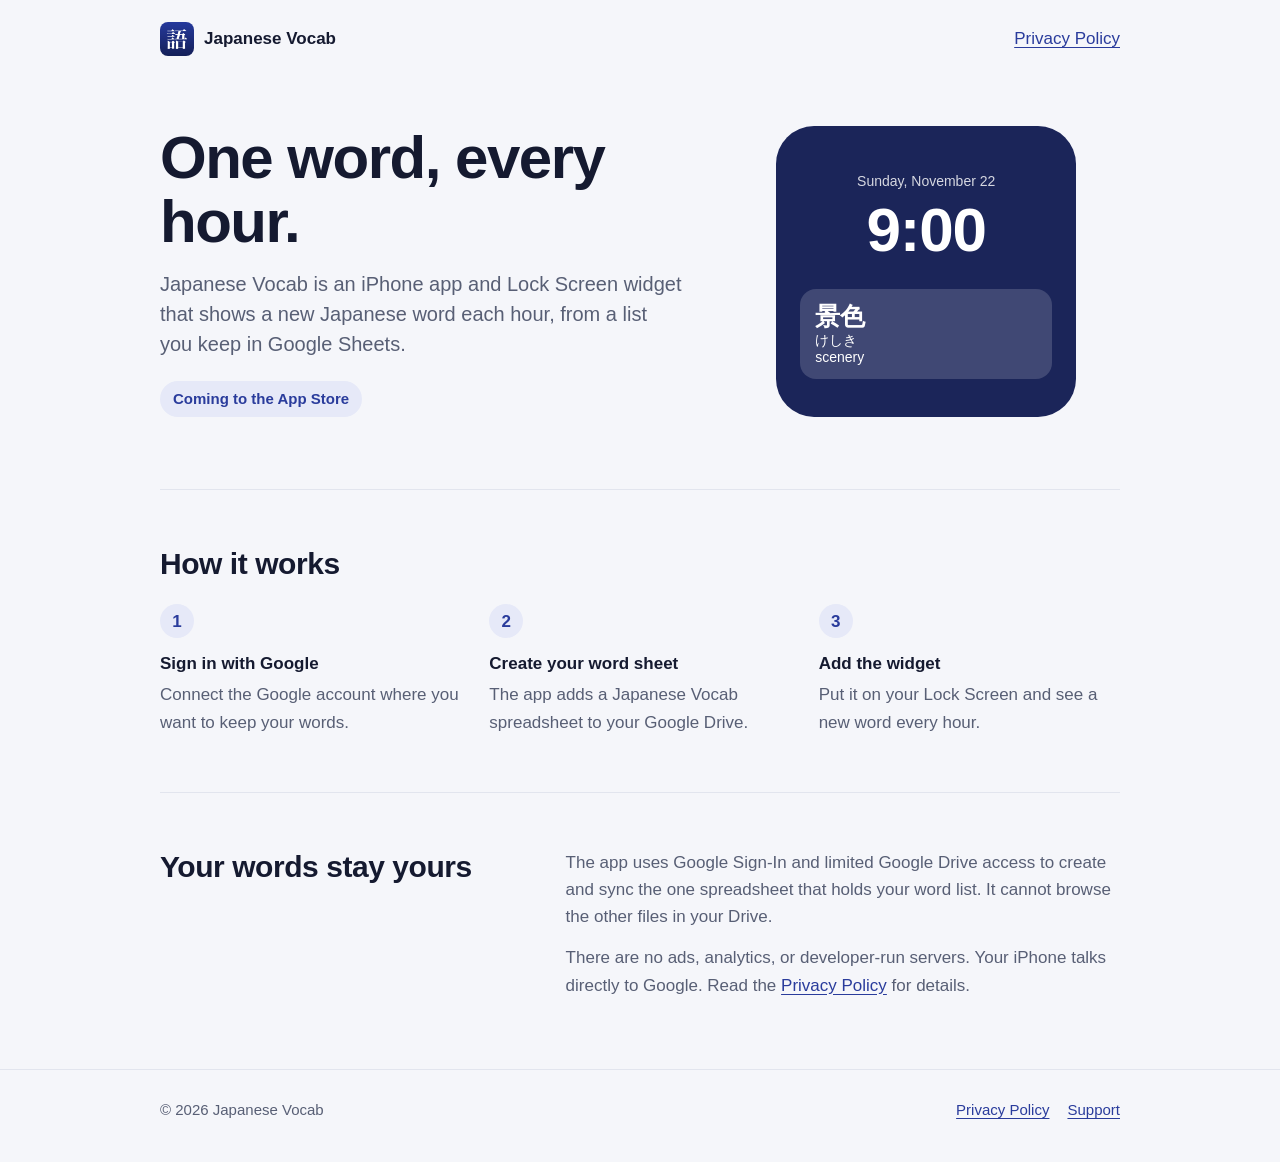
==== index.html @ 2d0d0987 "Add Japanese Vocab home page and privacy policy Co-Authored-By: Claude Opus 5.5 <noreply@anthropic.c" ====
<!doctype html>
<html lang="en">
<head>
  <meta charset="utf-8">
  <meta name="viewport" content="width=device-width, initial-scale=1">
  <title>Japanese Vocab</title>
  <meta name="description" content="An iPhone app and Lock Screen widget that shows a new Japanese word every hour from a list you keep in Google Sheets.">
  <link rel="icon" href="icon.png">
  <link rel="apple-touch-icon" href="icon.png">
  <link rel="stylesheet" href="style.css">
</head>
<body>
  <header>
    <div class="wrap bar">
      <a class="brand" href="index.html"><img src="icon.png" alt="">Japanese Vocab</a>
      <a href="privacy.html">Privacy Policy</a>
    </div>
  </header>

  <main class="wrap">
    <div class="hero">
      <div>
        <h1>One word, every hour.</h1>
        <p class="lead">Japanese Vocab is an iPhone app and Lock Screen widget that shows a new Japanese word each hour, from a list you keep in Google Sheets.</p>
        <span class="status">Coming to the App Store</span>
      </div>
      <div class="phone" role="img" aria-label="An iPhone Lock Screen showing the word 景色, read けしき, meaning scenery">
        <div class="date">Sunday, November 22</div>
        <div class="time">9:00</div>
        <div class="widget"><strong>景色</strong><span>けしき</span><span>scenery</span></div>
      </div>
    </div>

    <section>
      <h2>How it works</h2>
      <ol class="steps">
        <li><div class="num">1</div><b>Sign in with Google</b><p>Connect the Google account where you want to keep your words.</p></li>
        <li><div class="num">2</div><b>Create your word sheet</b><p>The app adds a Japanese Vocab spreadsheet to your Google Drive.</p></li>
        <li><div class="num">3</div><b>Add the widget</b><p>Put it on your Lock Screen and see a new word every hour.</p></li>
      </ol>
    </section>

    <section class="split">
      <h2>Your words stay yours</h2>
      <div>
        <p>The app uses Google Sign-In and limited Google Drive access to create and sync the one spreadsheet that holds your word list. It cannot browse the other files in your Drive.</p>
        <p>There are no ads, analytics, or developer-run servers. Your iPhone talks directly to Google. Read the <a href="privacy.html">Privacy Policy</a> for details.</p>
      </div>
    </section>
  </main>

  <footer>
    <div class="wrap foot">
      <span>© 2026 Japanese Vocab</span>
      <nav>
        <a href="privacy.html">Privacy Policy</a>
        <a href="mailto:japanesevocab.app@gmail.com">Support</a>
      </nav>
    </div>
  </footer>
</body>
</html>
---- style.css ----
:root {
  color-scheme: light dark;
  --ground: #f5f6fa;
  --surface: #ffffff;
  --ink: #151a30;
  --muted: #585f75;
  --line: #e2e5ee;
  --accent: #2a3c9c;
  --tint: #e6e9f8;
  --tint-text: #2a3c9c;
  --night: #1b2559;
}

@media (prefers-color-scheme: dark) {
  :root {
    --ground: #0f1222;
    --surface: #1b2035;
    --ink: #f2f4fb;
    --muted: #a8afc6;
    --line: #2b3150;
    --accent: #9daeff;
    --tint: #27316f;
    --tint-text: #d5daf2;
    --night: #27316f;
  }
}

* { box-sizing: border-box; }

body {
  margin: 0;
  background: var(--ground);
  color: var(--ink);
  font-family: -apple-system, BlinkMacSystemFont, "Segoe UI", Roboto, "Hiragino Sans", "Noto Sans JP", sans-serif;
  font-size: 17px;
  line-height: 1.6;
}

a { color: var(--accent); text-underline-offset: 3px; }

.wrap { width: min(100% - 40px, 960px); margin-inline: auto; }
.narrow { width: min(100% - 40px, 720px); margin-inline: auto; }

header { padding: 22px 0; }
.bar { display: flex; align-items: center; justify-content: space-between; gap: 16px; }
.brand { display: inline-flex; align-items: center; gap: 10px; color: inherit; font-weight: 700; text-decoration: none; }
.brand img { width: 34px; height: 34px; border-radius: 8px; }

.hero {
  display: grid;
  grid-template-columns: 1.15fr 0.85fr;
  gap: 48px;
  align-items: center;
  padding: 48px 0 72px;
}
h1 { margin: 0 0 16px; font-size: clamp(38px, 7vw, 60px); line-height: 1.06; letter-spacing: -0.025em; }
.lead { margin: 0 0 22px; max-width: 34em; color: var(--muted); font-size: 20px; line-height: 1.5; }
.status {
  display: inline-block;
  padding: 6px 13px;
  border-radius: 999px;
  background: var(--tint);
  color: var(--tint-text);
  font-size: 15px;
  font-weight: 600;
}

.phone {
  width: min(100%, 300px);
  margin-inline: auto;
  padding: 44px 24px 38px;
  border-radius: 38px;
  background: var(--night);
  color: #fff;
  text-align: center;
}
.time { font-size: 62px; font-weight: 650; line-height: 1; letter-spacing: -0.02em; }
.date { margin-bottom: 6px; font-size: 14px; opacity: 0.82; }
.widget {
  margin-top: 28px;
  padding: 12px 15px;
  border-radius: 16px;
  background: rgb(255 255 255 / 0.16);
  text-align: left;
  line-height: 1.25;
}
.widget strong { display: block; font-family: "Hiragino Mincho ProN", "Noto Serif JP", serif; font-size: 25px; }
.widget span { display: block; font-size: 14px; }

section { padding: 56px 0; border-top: 1px solid var(--line); }
h2 { margin: 0 0 22px; font-size: 30px; line-height: 1.2; letter-spacing: -0.015em; }
.steps { display: grid; grid-template-columns: repeat(3, 1fr); gap: 28px; margin: 0; padding: 0; list-style: none; }
.steps b { display: block; margin-bottom: 4px; }
.steps p { margin: 0; color: var(--muted); }
.num {
  display: grid;
  place-items: center;
  width: 34px;
  height: 34px;
  margin-bottom: 12px;
  border-radius: 50%;
  background: var(--tint);
  color: var(--tint-text);
  font-weight: 700;
}
.split { display: grid; grid-template-columns: 0.8fr 1.2fr; gap: 36px; }
.split p { margin: 0 0 14px; color: var(--muted); }

.policy { padding: 32px 0 64px; }
.policy h1 { font-size: clamp(34px, 6vw, 46px); margin-bottom: 8px; }
.updated { margin: 0 0 28px; color: var(--muted); }
.policy h2 { margin: 38px 0 10px; font-size: 23px; }
.policy p, .policy li { color: var(--muted); }
.policy strong { color: var(--ink); }
.policy ul { padding-left: 22px; }
.policy li { margin-bottom: 7px; }
.summary { margin-bottom: 8px; padding: 18px 20px; border-radius: 16px; background: var(--surface); }
.summary p { margin: 0; color: var(--ink); }

footer { padding: 28px 0 40px; border-top: 1px solid var(--line); color: var(--muted); font-size: 15px; }
.foot { display: flex; flex-wrap: wrap; justify-content: space-between; gap: 8px 20px; }
.foot nav { display: flex; flex-wrap: wrap; gap: 18px; }

@media (max-width: 720px) {
  .hero { grid-template-columns: 1fr; gap: 36px; padding: 24px 0 52px; }
  .lead { font-size: 18px; }
  .steps, .split { grid-template-columns: 1fr; }
  .split { gap: 4px; }
  section { padding: 42px 0; }
}
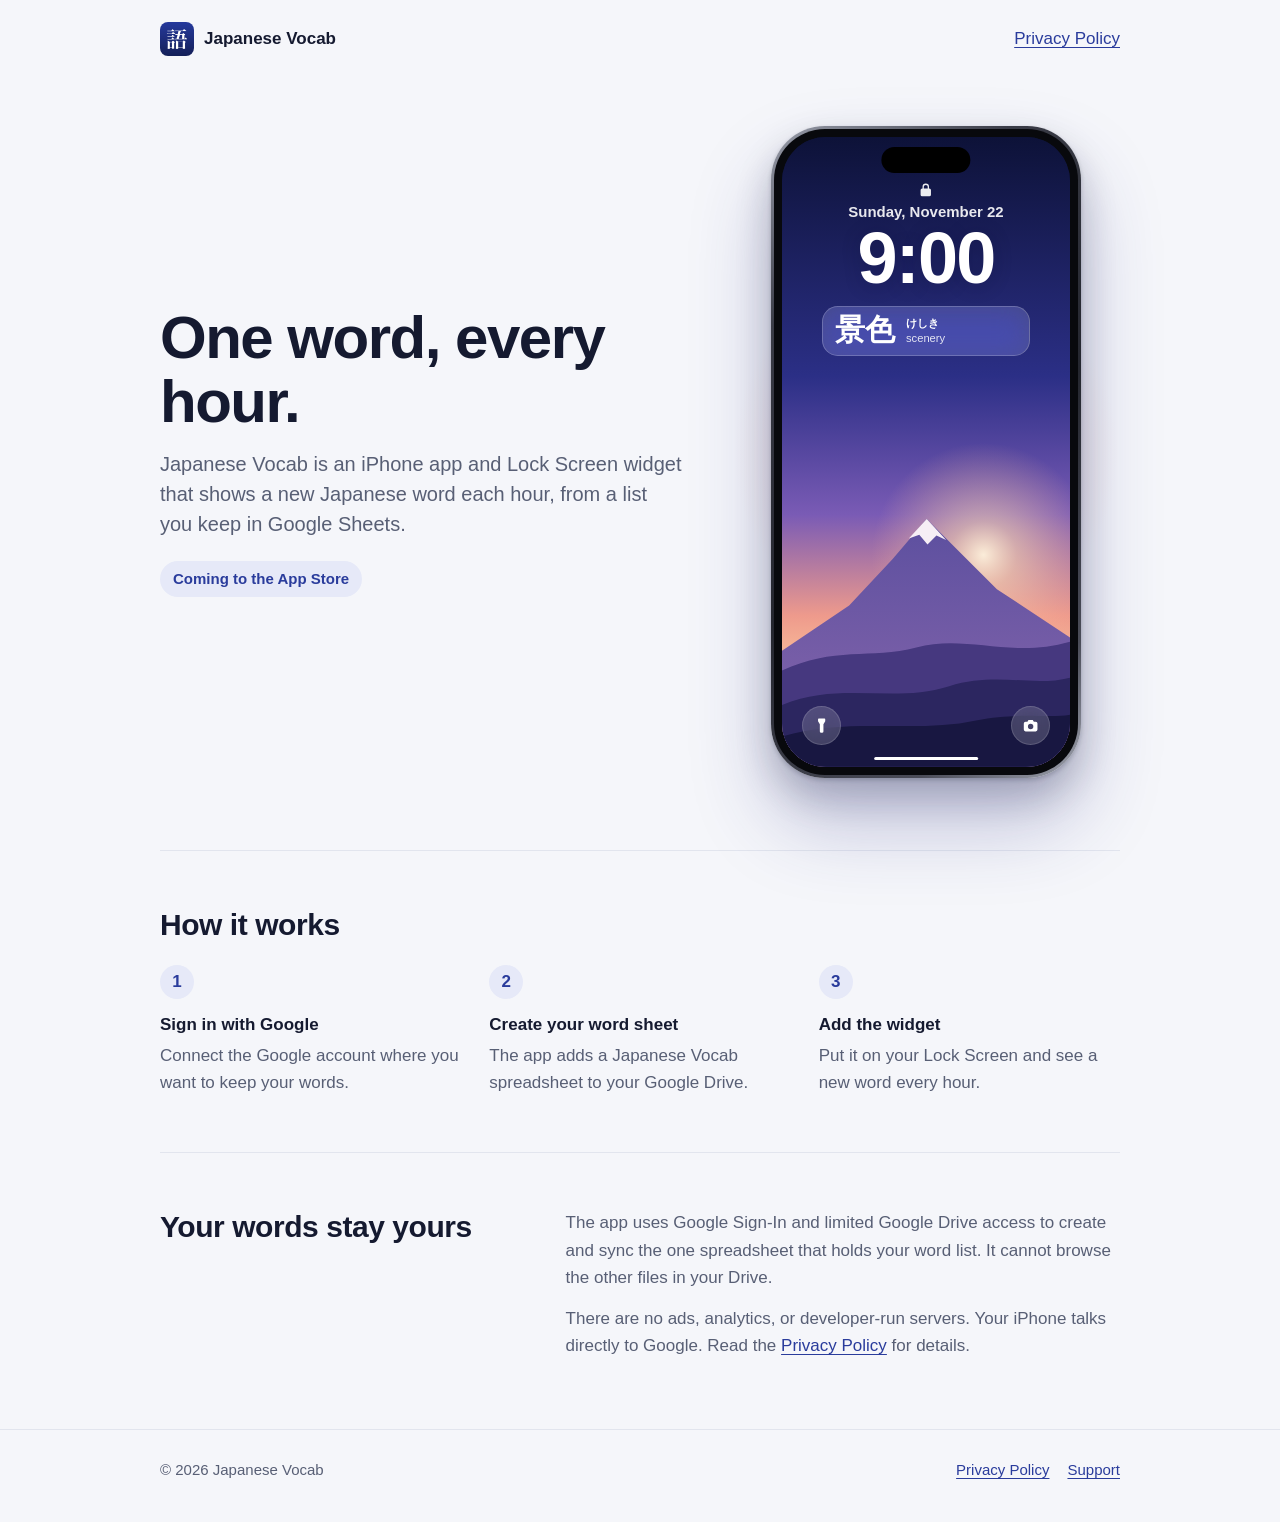
==== commit 1f5d7670: "Redesign the home page phone mockup Co-Authored-By: Claude Opus 5.5 <noreply@anthropic.com>" ====
--- a/index.html
+++ b/index.html
@@ -24,10 +24,53 @@
         <p class="lead">Japanese Vocab is an iPhone app and Lock Screen widget that shows a new Japanese word each hour, from a list you keep in Google Sheets.</p>
         <span class="status">Coming to the App Store</span>
       </div>
-      <div class="phone" role="img" aria-label="An iPhone Lock Screen showing the word 景色, read けしき, meaning scenery">
-        <div class="date">Sunday, November 22</div>
-        <div class="time">9:00</div>
-        <div class="widget"><strong>景色</strong><span>けしき</span><span>scenery</span></div>
+      <div class="showcase">
+        <div class="device" role="img" aria-label="An iPhone Lock Screen showing the word 景色, read けしき, meaning scenery">
+          <div class="screen">
+            <svg class="wallpaper" viewBox="0 0 390 844" preserveAspectRatio="xMidYMid slice" aria-hidden="true">
+              <defs>
+                <linearGradient id="sky" x1="0" y1="0" x2="0" y2="1">
+                  <stop offset="0" stop-color="#0d1238"/>
+                  <stop offset=".38" stop-color="#2b2f86"/>
+                  <stop offset=".6" stop-color="#7a5bb5"/>
+                  <stop offset=".76" stop-color="#ee9a8c"/>
+                  <stop offset=".88" stop-color="#ffd2a1"/>
+                </linearGradient>
+                <radialGradient id="sun">
+                  <stop offset="0" stop-color="#fff3dc" stop-opacity=".95"/>
+                  <stop offset=".3" stop-color="#ffdcb0" stop-opacity=".55"/>
+                  <stop offset="1" stop-color="#ffb99a" stop-opacity="0"/>
+                </radialGradient>
+                <linearGradient id="peak" x1="0" y1="0" x2="0" y2="1">
+                  <stop offset="0" stop-color="#5c4f9f"/>
+                  <stop offset="1" stop-color="#8a68ad"/>
+                </linearGradient>
+              </defs>
+              <rect width="390" height="844" fill="url(#sky)"/>
+              <circle cx="272" cy="560" r="150" fill="url(#sun)"/>
+              <path d="M0 690 L92 628 L150 566 L196 512 L232 548 L290 606 L390 672 V844 H0Z" fill="url(#peak)"/>
+              <path d="M196 512 L172 538 L186 533 L197 546 L209 534 L222 540Z" fill="#f6eef5"/>
+              <path d="M0 716 C70 682 120 700 182 684 C250 666 310 700 390 676 V844 H0Z" fill="#46387f"/>
+              <path d="M0 762 C80 728 150 760 226 736 C290 716 340 738 390 724 V844 H0Z" fill="#2c2660"/>
+              <path d="M0 804 C90 776 180 800 262 782 C320 770 360 780 390 774 V844 H0Z" fill="#181741"/>
+            </svg>
+            <div class="island"></div>
+            <div class="lock">
+              <svg class="lock-icon" viewBox="0 0 24 24" aria-hidden="true"><path d="M7 10V7.5a5 5 0 0 1 10 0V10h.5A2.5 2.5 0 0 1 20 12.5v7a2.5 2.5 0 0 1-2.5 2.5h-11A2.5 2.5 0 0 1 4 19.5v-7A2.5 2.5 0 0 1 6.500 10H7Zm2 0h6V7.500a3 3 0 0 0-6 0V10Z"/></svg>
+              <div class="date">Sunday, November 22</div>
+              <div class="time">9:00</div>
+              <div class="widget">
+                <strong>景色</strong>
+                <span class="gloss"><b>けしき</b><span>scenery</span></span>
+              </div>
+            </div>
+            <div class="quick">
+              <span><svg viewBox="0 0 24 24" aria-hidden="true"><path d="M8 2h8a1 1 0 0 1 1 1v3l-2.500 4v10a2 2 0 0 1-2 2h-1a2 2 0 0 1-2-2V10L7 6V3a1 1 0 0 1 1-1Z"/></svg></span>
+              <span><svg viewBox="0 0 24 24" aria-hidden="true"><path d="M9 4h6l1.500 2.500H19A2.500 2.500 0 0 1 21.500 9v8.500A2.500 2.500 0 0 1 19 20H5a2.500 2.500 0 0 1-2.500-2.500V9A2.500 2.500 0 0 1 5 6.500h2.500L9 4Zm3 5.500a3.750 3.750 0 1 0 0 7.500 3.750 3.750 0 0 0 0-7.500Z"/></svg></span>
+            </div>
+            <div class="home-bar"></div>
+          </div>
+        </div>
       </div>
     </div>
 
--- a/style.css
+++ b/style.css
@@ -65,27 +65,119 @@
   font-weight: 600;
 }
 
-.phone {
-  width: min(100%, 300px);
-  margin-inline: auto;
-  padding: 44px 24px 38px;
-  border-radius: 38px;
-  background: var(--night);
+.showcase {
+  position: relative;
+  display: grid;
+  place-items: center;
+  isolation: isolate;
+}
+.showcase::before {
+  content: "";
+  position: absolute;
+  z-index: -1;
+  width: 100%;
+  aspect-ratio: 1;
+  border-radius: 50%;
+  background: radial-gradient(circle, rgb(122 91 181 / 0.3), rgb(238 154 140 / 0.12) 45%, transparent 70%);
+}
+.device {
+  container-type: inline-size;
+  width: min(100%, 310px);
+  aspect-ratio: 390 / 820;
+  padding: 8px;
+  border: 3px solid transparent;
+  border-radius: 54px;
+  background:
+    linear-gradient(#08090d, #08090d) padding-box,
+    linear-gradient(140deg, #9a9eab, #3a3c47 22%, #24262f 55%, #4a4c58 85%, #a0a4b0) border-box;
+  box-shadow:
+    0 2px 4px rgb(15 18 40 / 0.2),
+    0 18px 36px rgb(15 18 40 / 0.2),
+    0 44px 80px rgb(42 47 134 / 0.28);
+}
+.screen {
+  position: relative;
+  height: 100%;
+  overflow: hidden;
+  border-radius: 44px;
+  background: #0d1238;
   color: #fff;
   text-align: center;
 }
-.time { font-size: 62px; font-weight: 650; line-height: 1; letter-spacing: -0.02em; }
-.date { margin-bottom: 6px; font-size: 14px; opacity: 0.82; }
+.wallpaper { position: absolute; inset: 0; width: 100%; height: 100%; }
+.island {
+  position: absolute;
+  top: 3.6cqw;
+  left: 50%;
+  width: 31cqw;
+  height: 9cqw;
+  border-radius: 99px;
+  background: #000;
+  transform: translateX(-50%);
+}
+.lock { position: absolute; inset: 15.5cqw 6cqw auto; }
+.lock-icon { display: block; width: 5.4cqw; margin: 0 auto 2cqw; fill: #fff; opacity: 0.92; }
+.date { font-size: 5.2cqw; font-weight: 600; line-height: 1.2; opacity: 0.9; }
+.time {
+  margin-top: 0.5cqw;
+  font-size: 25cqw;
+  font-weight: 600;
+  line-height: 1;
+  letter-spacing: -0.025em;
+  font-variant-numeric: tabular-nums;
+  text-shadow: 0 2px 18px rgb(13 18 56 / 0.3);
+}
 .widget {
-  margin-top: 28px;
-  padding: 12px 15px;
-  border-radius: 16px;
-  background: rgb(255 255 255 / 0.16);
+  display: flex;
+  align-items: center;
+  gap: 3.8cqw;
+  width: 72cqw;
+  margin: 4cqw auto 0;
+  padding: 3cqw 4.4cqw;
+  border-radius: 5.5cqw;
+  background: rgb(255 255 255 / 0.17);
+  box-shadow: inset 0 0 0 1px rgb(255 255 255 / 0.2);
+  backdrop-filter: blur(14px) saturate(150%);
+  -webkit-backdrop-filter: blur(14px) saturate(150%);
   text-align: left;
-  line-height: 1.25;
-}
-.widget strong { display: block; font-family: "Hiragino Mincho ProN", "Noto Serif JP", serif; font-size: 25px; }
-.widget span { display: block; font-size: 14px; }
+}
+.widget strong {
+  font-family: "Hiragino Mincho ProN", "Noto Serif JP", serif;
+  font-size: 10.4cqw;
+  font-weight: 600;
+  line-height: 1.1;
+}
+.gloss { display: grid; gap: 0.4cqw; font-size: 3.9cqw; line-height: 1.25; }
+.gloss b { font-weight: 600; }
+.gloss span { opacity: 0.85; }
+.quick {
+  position: absolute;
+  inset: auto 7cqw 7.5cqw;
+  display: flex;
+  justify-content: space-between;
+}
+.quick span {
+  display: grid;
+  place-items: center;
+  width: 13.5cqw;
+  height: 13.5cqw;
+  border-radius: 50%;
+  background: rgb(255 255 255 / 0.18);
+  box-shadow: inset 0 0 0 1px rgb(255 255 255 / 0.14);
+  backdrop-filter: blur(12px);
+  -webkit-backdrop-filter: blur(12px);
+}
+.quick svg { width: 6cqw; fill: #fff; }
+.home-bar {
+  position: absolute;
+  bottom: 2.2cqw;
+  left: 50%;
+  width: 36cqw;
+  height: 1.35cqw;
+  border-radius: 99px;
+  background: #fff;
+  transform: translateX(-50%);
+}
 
 section { padding: 56px 0; border-top: 1px solid var(--line); }
 h2 { margin: 0 0 22px; font-size: 30px; line-height: 1.2; letter-spacing: -0.015em; }
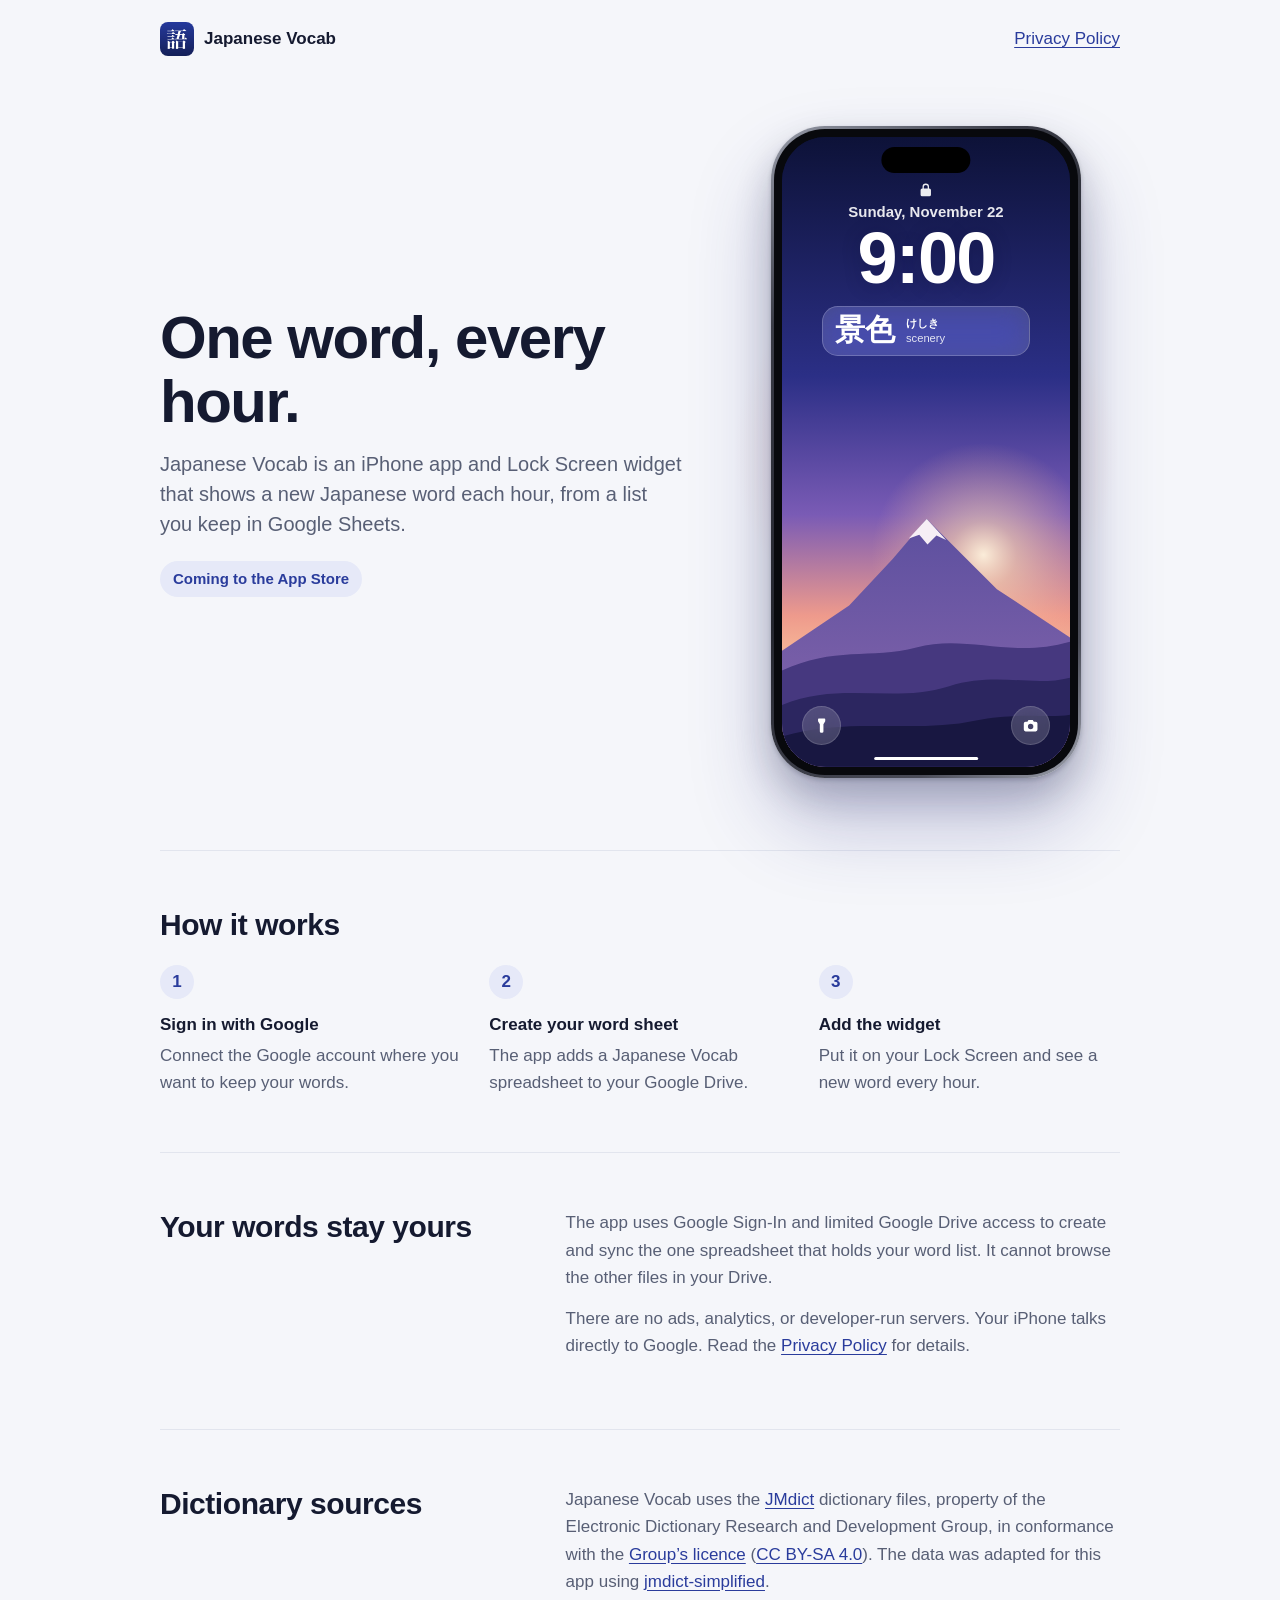
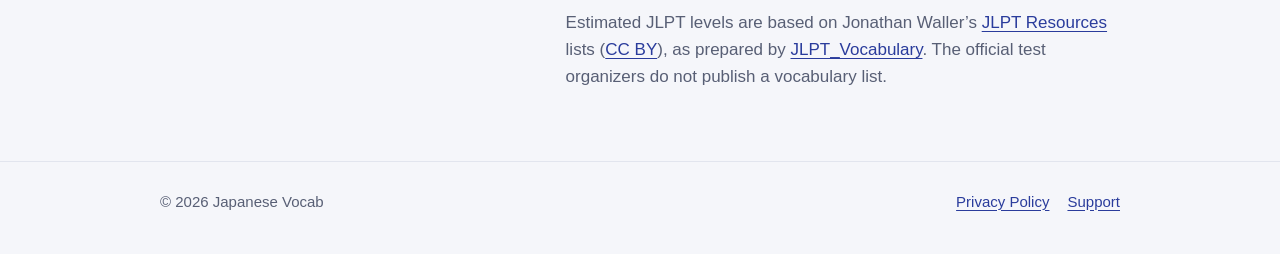
==== commit 5ac1fe70: "Add dictionary source credits Co-Authored-By: Claude Opus 5.5 <noreply@anthropic.com>" ====
--- a/index.html
+++ b/index.html
@@ -90,6 +90,14 @@
         <p>There are no ads, analytics, or developer-run servers. Your iPhone talks directly to Google. Read the <a href="privacy.html">Privacy Policy</a> for details.</p>
       </div>
     </section>
+
+    <section class="split">
+      <h2>Dictionary sources</h2>
+      <div>
+        <p>Japanese Vocab uses the <a href="https://www.edrdg.org/wiki/index.php/JMdict-EDICT_Dictionary_Project">JMdict</a> dictionary files, property of the Electronic Dictionary Research and Development Group, in conformance with the <a href="https://www.edrdg.org/edrdg/licence.html">Group’s licence</a> (<a href="https://creativecommons.org/licenses/by-sa/4.0/">CC BY-SA 4.0</a>). The data was adapted for this app using <a href="https://github.com/scriptin/jmdict-simplified">jmdict-simplified</a>.</p>
+        <p>Estimated JLPT levels are based on Jonathan Waller’s <a href="https://www.tanos.co.uk/jlpt/">JLPT Resources</a> lists (<a href="https://creativecommons.org/licenses/by/4.0/">CC BY</a>), as prepared by <a href="https://github.com/Bluskyo/JLPT_Vocabulary">JLPT_Vocabulary</a>. The official test organizers do not publish a vocabulary list.</p>
+      </div>
+    </section>
   </main>
 
   <footer>
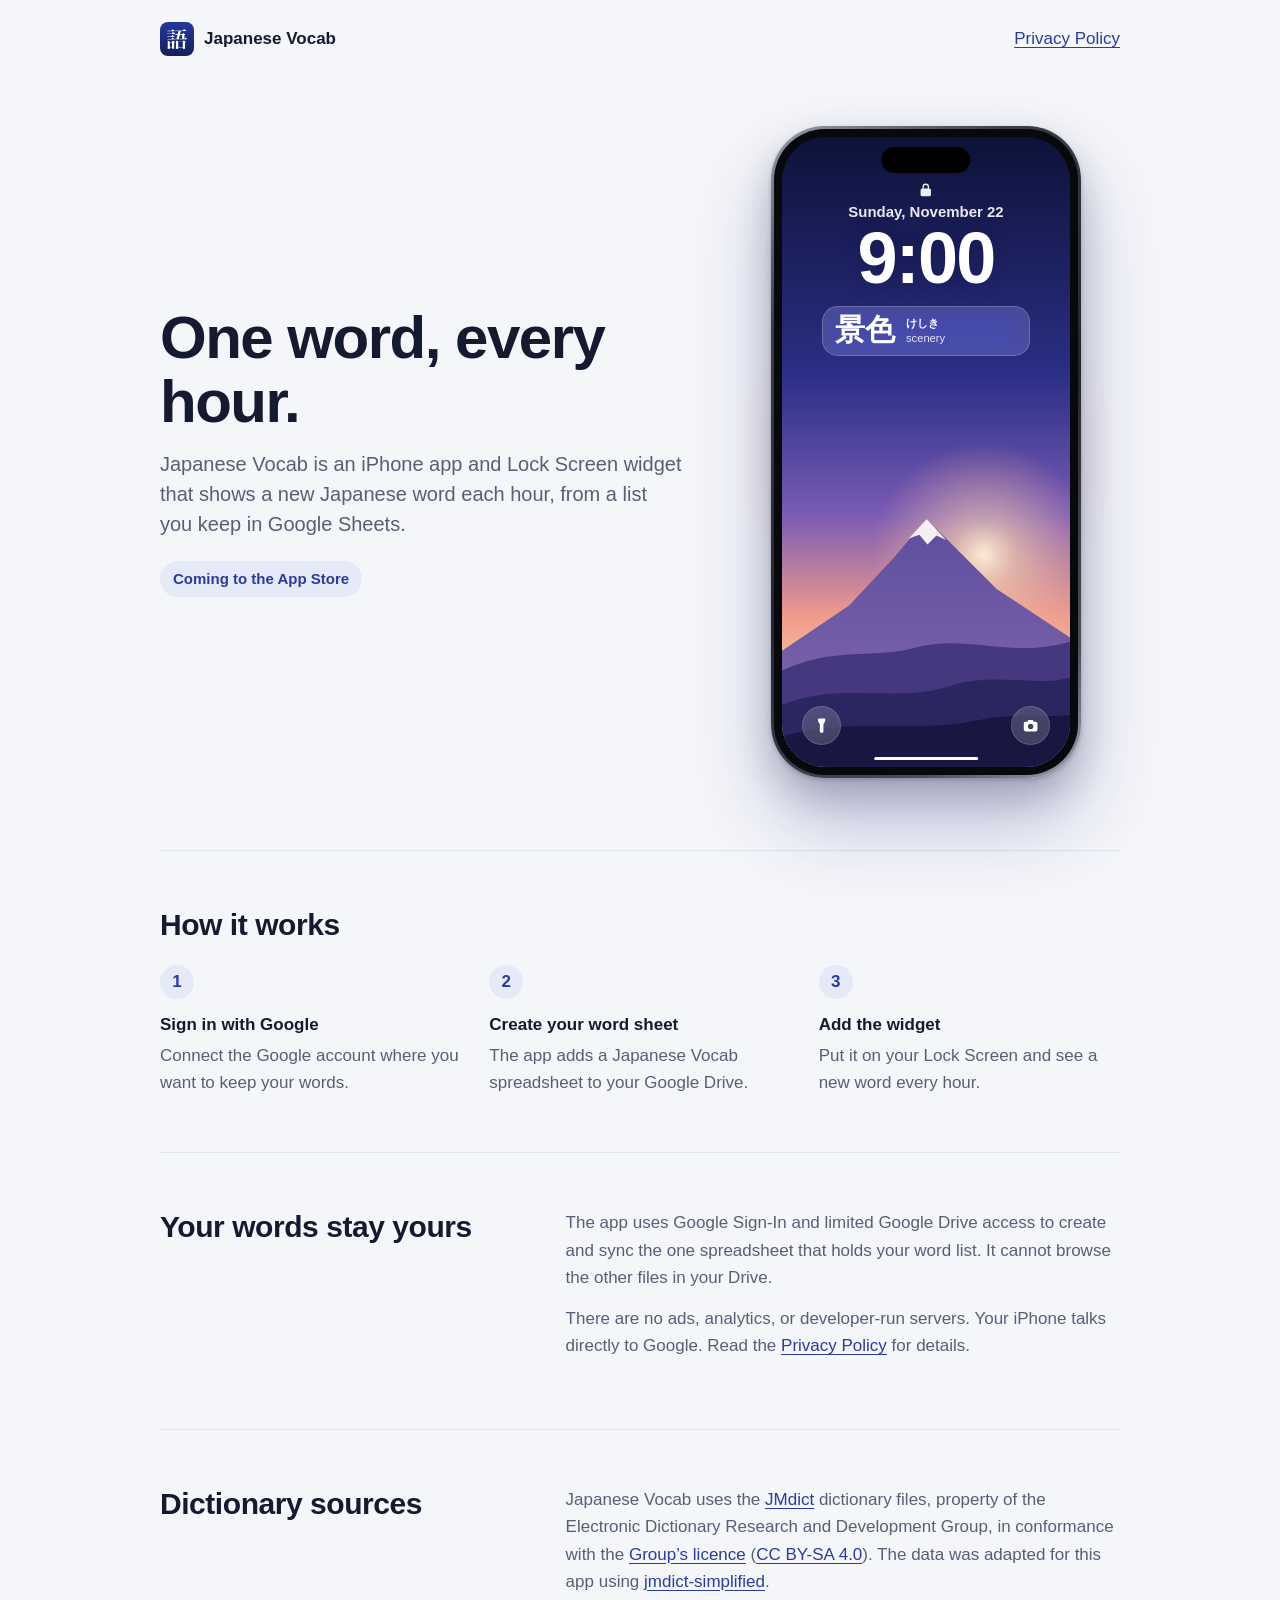
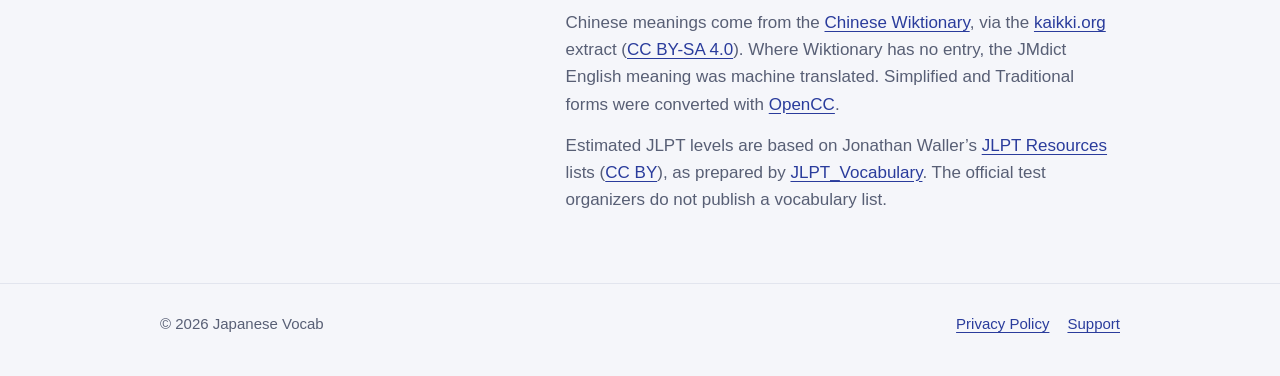
==== commit 1329acc2: "Credit the Chinese meaning sources Co-Authored-By: Claude Opus 5.5 <noreply@anthropic.com> Claude-Se" ====
--- a/index.html
+++ b/index.html
@@ -95,6 +95,7 @@
       <h2>Dictionary sources</h2>
       <div>
         <p>Japanese Vocab uses the <a href="https://www.edrdg.org/wiki/index.php/JMdict-EDICT_Dictionary_Project">JMdict</a> dictionary files, property of the Electronic Dictionary Research and Development Group, in conformance with the <a href="https://www.edrdg.org/edrdg/licence.html">Group’s licence</a> (<a href="https://creativecommons.org/licenses/by-sa/4.0/">CC BY-SA 4.0</a>). The data was adapted for this app using <a href="https://github.com/scriptin/jmdict-simplified">jmdict-simplified</a>.</p>
+        <p>Chinese meanings come from the <a href="https://zh.wiktionary.org/">Chinese Wiktionary</a>, via the <a href="https://kaikki.org/zhwiktionary/">kaikki.org</a> extract (<a href="https://creativecommons.org/licenses/by-sa/4.0/">CC BY-SA 4.0</a>). Where Wiktionary has no entry, the JMdict English meaning was machine translated. Simplified and Traditional forms were converted with <a href="https://github.com/BYVoid/OpenCC">OpenCC</a>.</p>
         <p>Estimated JLPT levels are based on Jonathan Waller’s <a href="https://www.tanos.co.uk/jlpt/">JLPT Resources</a> lists (<a href="https://creativecommons.org/licenses/by/4.0/">CC BY</a>), as prepared by <a href="https://github.com/Bluskyo/JLPT_Vocabulary">JLPT_Vocabulary</a>. The official test organizers do not publish a vocabulary list.</p>
       </div>
     </section>
